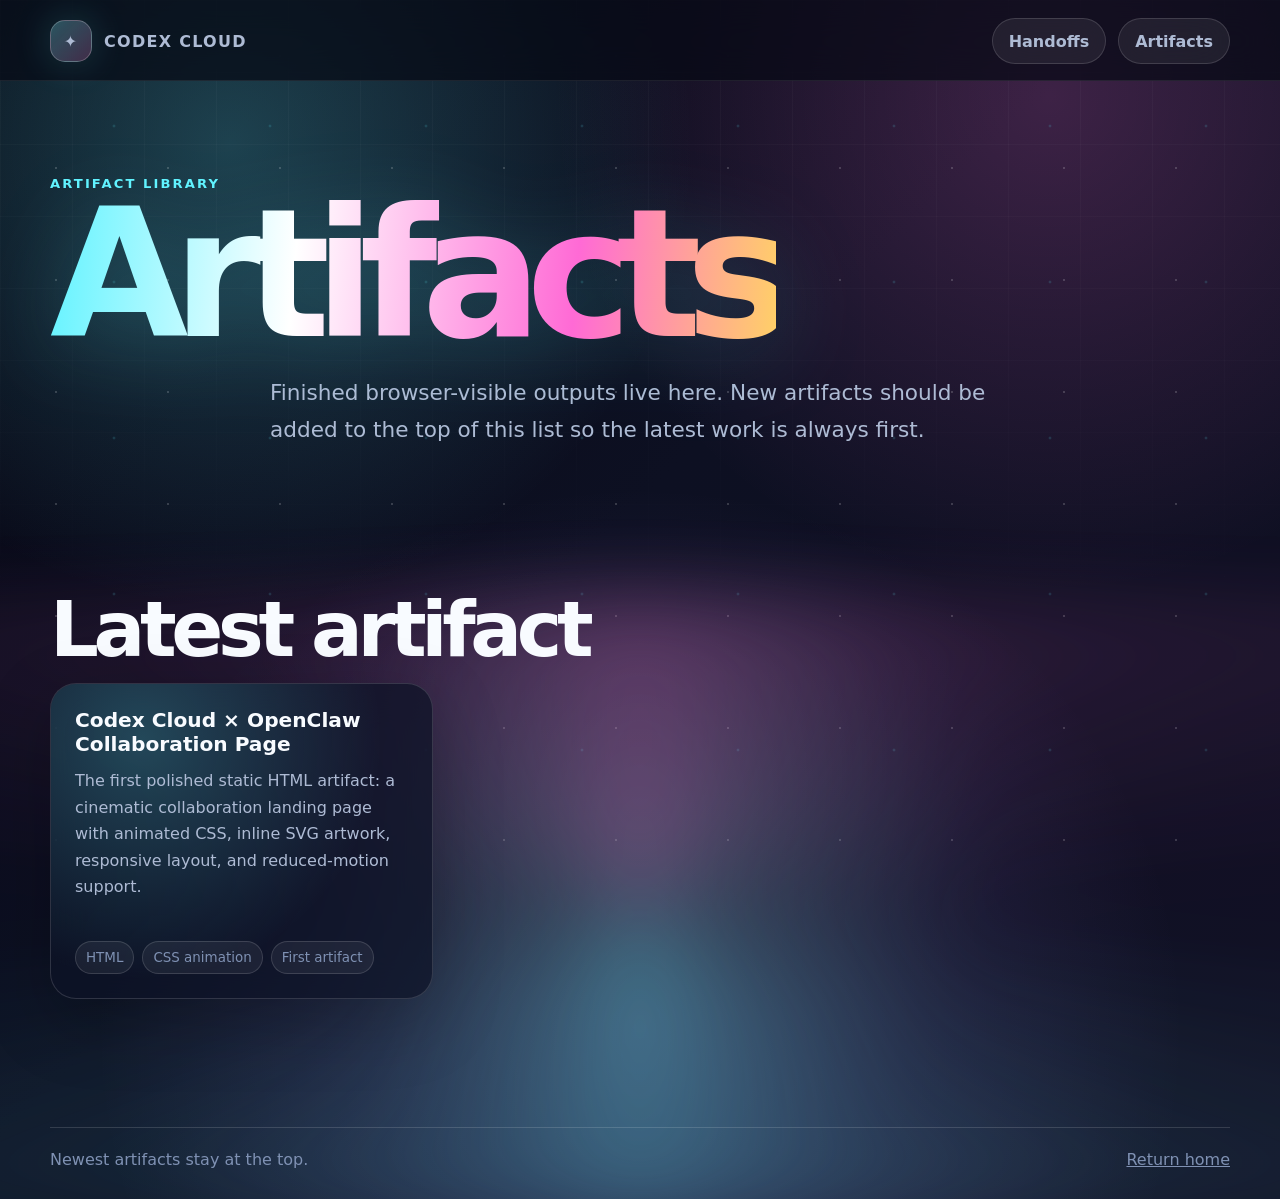
==== artifacts.html @ f9c349e4 "Reimagine Codex Cloud launchpad" ====
<!doctype html>
<html lang="en">
  <head>
    <meta charset="utf-8">
    <meta name="viewport" content="width=device-width, initial-scale=1">
    <meta name="description" content="Artifact index for Codex Cloud outputs.">
    <title>Artifacts · Codex Cloud</title>
    <link rel="stylesheet" href="styles.css">
  </head>
  <body>
    <div class="aurora" aria-hidden="true"></div>

    <div class="shell">
      <nav class="nav" aria-label="Primary navigation">
        <a class="brand" href="index.html" aria-label="Codex Cloud home">
          <span class="brand-mark" aria-hidden="true">✦</span>
          Codex Cloud
        </a>
        <div class="nav-links">
          <a href="handoffs.html">Handoffs</a>
          <a href="artifacts.html" aria-current="page">Artifacts</a>
        </div>
      </nav>

      <main>
        <header class="page-header">
          <p class="eyebrow">Artifact library</p>
          <h1><span class="gradient-text">Artifacts</span></h1>
          <p class="lede">
            Finished browser-visible outputs live here. New artifacts should be added to the top of this list so the latest work is always first.
          </p>
        </header>

        <section class="section" aria-labelledby="artifact-list-title">
          <h2 id="artifact-list-title">Latest artifact</h2>
          <div class="grid">
            <a class="card-link" href="artifacts/first-collaboration.html" style="--x: 24%; --y: 18%;">
              <span>
                <strong>Codex Cloud × OpenClaw Collaboration Page</strong>
                <p>The first polished static HTML artifact: a cinematic collaboration landing page with animated CSS, inline SVG artwork, responsive layout, and reduced-motion support.</p>
              </span>
              <span class="card-meta" aria-label="Artifact details">
                <span>HTML</span>
                <span>CSS animation</span>
                <span>First artifact</span>
              </span>
            </a>
          </div>
        </section>
      </main>

      <footer>
        <span>Newest artifacts stay at the top.</span>
        <span><a href="index.html">Return home</a></span>
      </footer>
    </div>
  </body>
</html>
---- styles.css ----
:root {
  color-scheme: dark;
  --ink: #f8fbff;
  --muted: #aebbd4;
  --soft: #7f91b3;
  --bg: #070914;
  --panel: rgba(13, 18, 38, 0.72);
  --panel-strong: rgba(18, 27, 56, 0.88);
  --line: rgba(255, 255, 255, 0.14);
  --cyan: #61f3ff;
  --violet: #a98bff;
  --pink: #ff6ad5;
  --gold: #ffd166;
  --green: #76f7bf;
  --shadow: 0 28px 90px rgba(0, 0, 0, 0.45);
}

* { box-sizing: border-box; }

html { scroll-behavior: smooth; }

body {
  margin: 0;
  min-height: 100vh;
  overflow-x: hidden;
  font-family: Inter, ui-sans-serif, system-ui, -apple-system, BlinkMacSystemFont, "Segoe UI", sans-serif;
  color: var(--ink);
  background:
    radial-gradient(circle at 18% 12%, rgba(97, 243, 255, 0.24), transparent 29rem),
    radial-gradient(circle at 82% 8%, rgba(255, 106, 213, 0.2), transparent 31rem),
    radial-gradient(circle at 50% 86%, rgba(169, 139, 255, 0.22), transparent 34rem),
    linear-gradient(135deg, #060713 0%, #0d1022 46%, #121024 100%);
}

body::before,
body::after {
  position: fixed;
  inset: 0;
  z-index: -3;
  content: "";
  pointer-events: none;
}

body::before {
  background-image:
    linear-gradient(rgba(255, 255, 255, 0.04) 1px, transparent 1px),
    linear-gradient(90deg, rgba(255, 255, 255, 0.04) 1px, transparent 1px);
  background-size: 72px 72px;
  mask-image: linear-gradient(to bottom, rgba(0, 0, 0, 0.8), transparent 76%);
}

body::after {
  background-image:
    radial-gradient(circle, rgba(255, 255, 255, 0.72) 0 1px, transparent 1.6px),
    radial-gradient(circle, rgba(97, 243, 255, 0.6) 0 1px, transparent 1.8px);
  background-position: 0 0, 36px 48px;
  background-size: 112px 112px, 156px 156px;
  opacity: 0.24;
  animation: star-drift 24s linear infinite;
}

a { color: inherit; }

.aurora {
  position: fixed;
  inset: auto -18vw -36vh -18vw;
  z-index: -2;
  height: 70vh;
  filter: blur(38px);
  opacity: 0.72;
  background:
    conic-gradient(from 90deg, transparent, rgba(97, 243, 255, 0.42), transparent, rgba(255, 106, 213, 0.38), transparent),
    radial-gradient(circle at 50% 42%, rgba(118, 247, 191, 0.28), transparent 36%);
  animation: aurora-shift 16s ease-in-out infinite alternate;
}

.shell {
  width: min(1180px, calc(100% - 36px));
  margin: 0 auto;
}

.nav {
  position: sticky;
  top: 0;
  z-index: 10;
  display: flex;
  align-items: center;
  justify-content: space-between;
  gap: 16px;
  padding: 18px 0;
}

.nav::before {
  position: fixed;
  top: 0;
  left: 0;
  right: 0;
  z-index: -1;
  height: 80px;
  content: "";
  border-bottom: 1px solid rgba(255, 255, 255, 0.08);
  background: rgba(7, 9, 20, 0.7);
  backdrop-filter: blur(18px);
}

.brand {
  display: inline-flex;
  align-items: center;
  gap: 12px;
  min-width: 0;
  color: var(--muted);
  font-weight: 900;
  letter-spacing: 0.08em;
  text-decoration: none;
  text-transform: uppercase;
}

.brand-mark {
  display: grid;
  width: 42px;
  height: 42px;
  place-items: center;
  border: 1px solid rgba(255, 255, 255, 0.24);
  border-radius: 15px;
  background: linear-gradient(135deg, rgba(97, 243, 255, 0.26), rgba(255, 106, 213, 0.18)), rgba(255, 255, 255, 0.06);
  box-shadow: 0 0 38px rgba(97, 243, 255, 0.18);
}

.nav-links,
.cta-row {
  display: flex;
  flex-wrap: wrap;
  gap: 12px;
}

.nav-links { justify-content: flex-end; }

.button,
.nav-links a,
.card-link {
  border: 1px solid var(--line);
  text-decoration: none;
  transition: border-color 180ms ease, box-shadow 180ms ease, color 180ms ease, transform 180ms ease;
}

.nav-links a,
.button {
  display: inline-flex;
  align-items: center;
  justify-content: center;
  min-height: 46px;
  border-radius: 999px;
  font-weight: 850;
}

.nav-links a {
  padding: 10px 16px;
  color: var(--muted);
  background: rgba(255, 255, 255, 0.07);
  backdrop-filter: blur(18px);
}

.button {
  gap: 10px;
  padding: 14px 20px;
  color: #08101c;
  background: linear-gradient(135deg, var(--cyan), var(--green));
  box-shadow: 0 16px 44px rgba(97, 243, 255, 0.22);
}

.button.secondary {
  color: var(--ink);
  background: rgba(255, 255, 255, 0.08);
  box-shadow: none;
  backdrop-filter: blur(18px);
}

.nav-links a:hover,
.button:hover,
.card-link:hover {
  border-color: rgba(97, 243, 255, 0.62);
  color: var(--ink);
  transform: translateY(-2px);
}

.hero {
  display: grid;
  min-height: calc(100vh - 80px);
  place-items: center;
  padding: 72px 0 96px;
  text-align: center;
}

.hero-panel {
  position: relative;
  display: grid;
  width: 100%;
  min-height: min(680px, calc(100vh - 160px));
  place-items: center;
  overflow: hidden;
  border: 1px solid var(--line);
  border-radius: 40px;
  background:
    linear-gradient(145deg, rgba(255, 255, 255, 0.13), transparent 38%),
    radial-gradient(circle at 50% 44%, rgba(97, 243, 255, 0.18), transparent 18rem),
    rgba(255, 255, 255, 0.055);
  box-shadow: var(--shadow), inset 0 1px 0 rgba(255, 255, 255, 0.16);
  backdrop-filter: blur(24px);
}

.hero-panel::before,
.hero-panel::after {
  position: absolute;
  content: "";
  border-radius: 50%;
  pointer-events: none;
}

.hero-panel::before {
  width: min(70vw, 720px);
  height: min(70vw, 720px);
  border: 1px solid rgba(255, 255, 255, 0.12);
  animation: spin 30s linear infinite;
}

.hero-panel::after {
  width: min(48vw, 500px);
  height: min(48vw, 500px);
  border: 1px dashed rgba(97, 243, 255, 0.3);
  animation: spin 20s linear infinite reverse;
}

.hero-content {
  position: relative;
  z-index: 1;
  max-width: 980px;
  padding: 42px 24px;
}

.pill {
  display: inline-flex;
  align-items: center;
  gap: 10px;
  width: fit-content;
  margin-bottom: 24px;
  padding: 9px 13px;
  border: 1px solid var(--line);
  border-radius: 999px;
  color: var(--muted);
  font-size: 0.92rem;
  font-weight: 800;
  background: rgba(255, 255, 255, 0.07);
  backdrop-filter: blur(18px);
}

.pulse {
  width: 10px;
  height: 10px;
  border-radius: 999px;
  background: var(--green);
  box-shadow: 0 0 0 0 rgba(118, 247, 191, 0.6);
  animation: pulse 1.8s infinite;
}

h1,
h2,
p { margin-top: 0; }

h1 {
  margin-bottom: 26px;
  font-size: clamp(4.6rem, 14vw, 12rem);
  line-height: 0.82;
  letter-spacing: -0.09em;
}

h2 {
  margin-bottom: 16px;
  font-size: clamp(2.2rem, 6vw, 4.8rem);
  line-height: 0.95;
  letter-spacing: -0.07em;
}

.gradient-text {
  background: linear-gradient(95deg, var(--cyan), #fff 34%, var(--pink) 72%, var(--gold));
  background-clip: text;
  color: transparent;
  filter: drop-shadow(0 14px 44px rgba(97, 243, 255, 0.2));
}

.lede {
  max-width: 740px;
  margin-right: auto;
  margin-bottom: 34px;
  margin-left: auto;
  color: var(--muted);
  font-size: clamp(1.08rem, 2vw, 1.35rem);
  line-height: 1.72;
}

.section {
  padding: 72px 0;
}

.page-header {
  padding: 94px 0 40px;
}

.eyebrow {
  margin-bottom: 10px;
  color: var(--cyan);
  font-size: 0.82rem;
  font-weight: 900;
  letter-spacing: 0.16em;
  text-transform: uppercase;
}

.grid {
  display: grid;
  grid-template-columns: repeat(3, minmax(0, 1fr));
  gap: 16px;
}

.card,
.card-link {
  position: relative;
  min-height: 230px;
  padding: 24px;
  overflow: hidden;
  border-radius: 26px;
  background: var(--panel);
  box-shadow: 0 22px 70px rgba(0, 0, 0, 0.22);
  backdrop-filter: blur(22px);
}

.card::before,
.card-link::before {
  position: absolute;
  inset: -1px;
  z-index: -1;
  content: "";
  background: radial-gradient(circle at var(--x, 18%) var(--y, 12%), rgba(97, 243, 255, 0.24), transparent 15rem);
}

.card-link {
  display: flex;
  min-height: 260px;
  flex-direction: column;
  justify-content: space-between;
  color: inherit;
}

.card strong,
.card-link strong {
  display: block;
  margin-bottom: 12px;
  color: var(--ink);
  font-size: 1.26rem;
}

.card p,
.card-link p,
.empty-state p {
  color: var(--muted);
  line-height: 1.66;
}

.card-meta {
  display: flex;
  flex-wrap: wrap;
  gap: 8px;
  margin-top: 24px;
}

.card-meta span,
.empty-state span {
  padding: 8px 10px;
  border: 1px solid var(--line);
  border-radius: 999px;
  color: var(--soft);
  font-size: 0.84rem;
  background: rgba(255, 255, 255, 0.06);
}

.empty-state {
  padding: 30px;
  border: 1px dashed rgba(255, 255, 255, 0.22);
  border-radius: 28px;
  background: rgba(255, 255, 255, 0.05);
}

footer {
  display: flex;
  align-items: center;
  justify-content: space-between;
  gap: 20px;
  margin: 56px 0 30px;
  padding: 22px 0 0;
  border-top: 1px solid var(--line);
  color: var(--soft);
}

@keyframes star-drift {
  to { background-position: 112px 112px, 192px 160px; }
}

@keyframes aurora-shift {
  0% { transform: translate3d(-3%, 4%, 0) rotate(-2deg) scale(1); }
  100% { transform: translate3d(3%, -2%, 0) rotate(3deg) scale(1.06); }
}

@keyframes pulse {
  70% { box-shadow: 0 0 0 12px rgba(118, 247, 191, 0); }
  100% { box-shadow: 0 0 0 0 rgba(118, 247, 191, 0); }
}

@keyframes spin { to { transform: rotate(1turn); } }

@media (max-width: 920px) {
  .grid { grid-template-columns: 1fr; }

  .hero-panel { min-height: 600px; }
}

@media (max-width: 640px) {
  .nav {
    align-items: flex-start;
    flex-direction: column;
  }

  .nav::before { height: 136px; }

  .nav-links { justify-content: flex-start; }

  .hero { padding-top: 40px; }

  .hero-panel {
    min-height: 520px;
    border-radius: 28px;
  }

  h1 { font-size: clamp(4rem, 22vw, 6.2rem); }

  footer {
    align-items: flex-start;
    flex-direction: column;
  }
}

@media (prefers-reduced-motion: reduce) {
  *,
  *::before,
  *::after {
    scroll-behavior: auto !important;
    animation-duration: 0.001ms !important;
    animation-iteration-count: 1 !important;
    transition-duration: 0.001ms !important;
  }
}
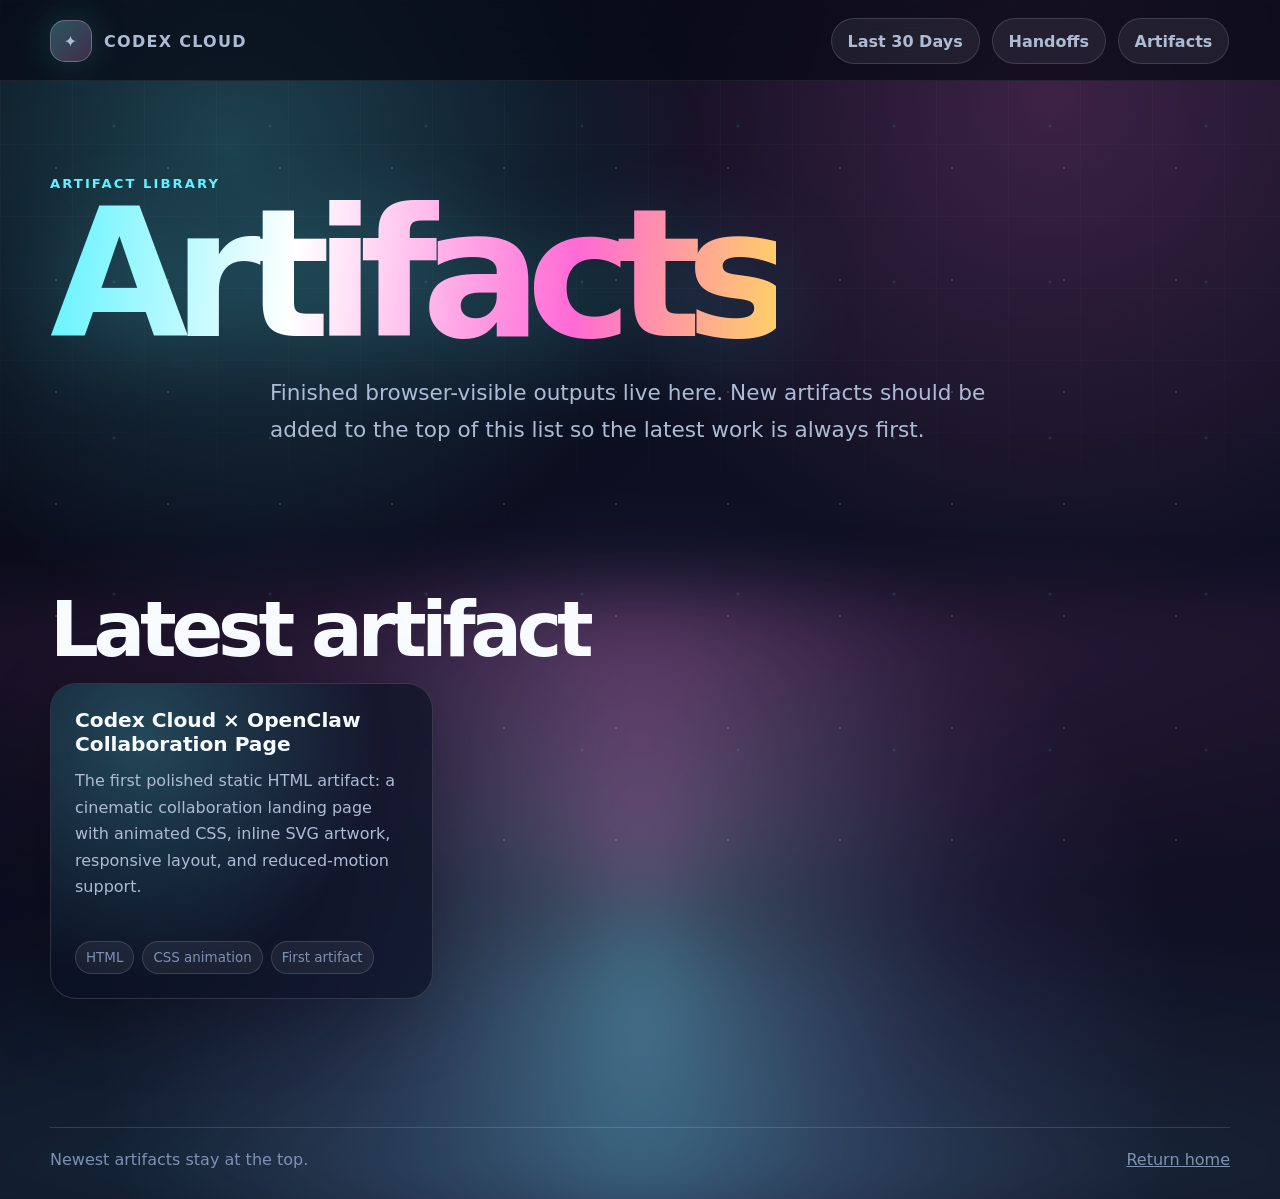
==== commit 1bc64273: "Add Last 30 Days research app" ====
--- a/artifacts.html
+++ b/artifacts.html
@@ -17,6 +17,7 @@
           Codex Cloud
         </a>
         <div class="nav-links">
+          <a href="last30days.html">Last 30 Days</a>
           <a href="handoffs.html">Handoffs</a>
           <a href="artifacts.html" aria-current="page">Artifacts</a>
         </div>
--- a/styles.css
+++ b/styles.css
@@ -456,3 +456,163 @@
     transition-duration: 0.001ms !important;
   }
 }
+
+.app-header .lede a {
+  color: var(--ink);
+  font-weight: 850;
+  text-decoration-color: rgba(97, 243, 255, 0.58);
+  text-underline-offset: 4px;
+}
+
+.app-grid {
+  display: grid;
+  grid-template-columns: minmax(0, 0.9fr) minmax(0, 1.1fr);
+  gap: 18px;
+  align-items: stretch;
+}
+
+.app-card {
+  position: relative;
+  padding: 28px;
+  overflow: hidden;
+  border: 1px solid var(--line);
+  border-radius: 32px;
+  background: var(--panel-strong);
+  box-shadow: var(--shadow);
+  backdrop-filter: blur(24px);
+}
+
+.app-card::before {
+  position: absolute;
+  inset: -1px;
+  z-index: -1;
+  content: "";
+  background:
+    radial-gradient(circle at 18% 14%, rgba(97, 243, 255, 0.22), transparent 16rem),
+    radial-gradient(circle at 86% 18%, rgba(255, 106, 213, 0.16), transparent 15rem);
+}
+
+.app-form {
+  display: grid;
+  gap: 20px;
+}
+
+.field,
+.source-picker {
+  display: grid;
+  gap: 9px;
+}
+
+.field span,
+.source-picker legend {
+  color: var(--muted);
+  font-size: 0.88rem;
+  font-weight: 900;
+  letter-spacing: 0.08em;
+  text-transform: uppercase;
+}
+
+.field-row {
+  display: grid;
+  grid-template-columns: repeat(2, minmax(0, 1fr));
+  gap: 12px;
+}
+
+.field input,
+.field select {
+  width: 100%;
+  min-height: 50px;
+  border: 1px solid var(--line);
+  border-radius: 16px;
+  padding: 0 14px;
+  color: var(--ink);
+  font: inherit;
+  font-weight: 750;
+  background: rgba(255, 255, 255, 0.08);
+  outline: none;
+}
+
+.field input:focus,
+.field select:focus {
+  border-color: rgba(97, 243, 255, 0.72);
+  box-shadow: 0 0 0 4px rgba(97, 243, 255, 0.12);
+}
+
+.source-picker {
+  grid-template-columns: repeat(2, minmax(0, 1fr));
+  margin: 0;
+  border: 0;
+  padding: 0;
+}
+
+.source-picker legend {
+  grid-column: 1 / -1;
+  margin-bottom: 2px;
+}
+
+.source-picker label {
+  display: flex;
+  gap: 9px;
+  align-items: center;
+  min-height: 44px;
+  border: 1px solid var(--line);
+  border-radius: 999px;
+  padding: 8px 12px;
+  color: var(--muted);
+  font-weight: 800;
+  background: rgba(255, 255, 255, 0.06);
+}
+
+.source-picker input { accent-color: var(--cyan); }
+
+.output-card {
+  display: flex;
+  flex-direction: column;
+  gap: 18px;
+}
+
+.output-toolbar {
+  display: flex;
+  flex-wrap: wrap;
+  gap: 12px;
+  align-items: center;
+  justify-content: space-between;
+}
+
+.small-button {
+  min-height: 40px;
+  padding: 10px 14px;
+  cursor: pointer;
+}
+
+.brief-output {
+  flex: 1;
+  min-height: 470px;
+  white-space: pre-wrap;
+  border: 1px solid rgba(255, 255, 255, 0.12);
+  border-radius: 24px;
+  padding: 22px;
+  color: #dce7ff;
+  font-family: "SFMono-Regular", Consolas, "Liberation Mono", monospace;
+  font-size: 0.98rem;
+  line-height: 1.7;
+  background: rgba(3, 7, 18, 0.46);
+}
+
+.feature-strip {
+  display: grid;
+  grid-template-columns: repeat(3, minmax(0, 1fr));
+  gap: 16px;
+}
+
+@media (max-width: 920px) {
+  .app-grid,
+  .feature-strip { grid-template-columns: 1fr; }
+}
+
+@media (max-width: 640px) {
+  .field-row,
+  .source-picker { grid-template-columns: 1fr; }
+
+  .brief-output { min-height: 360px; }
+}
